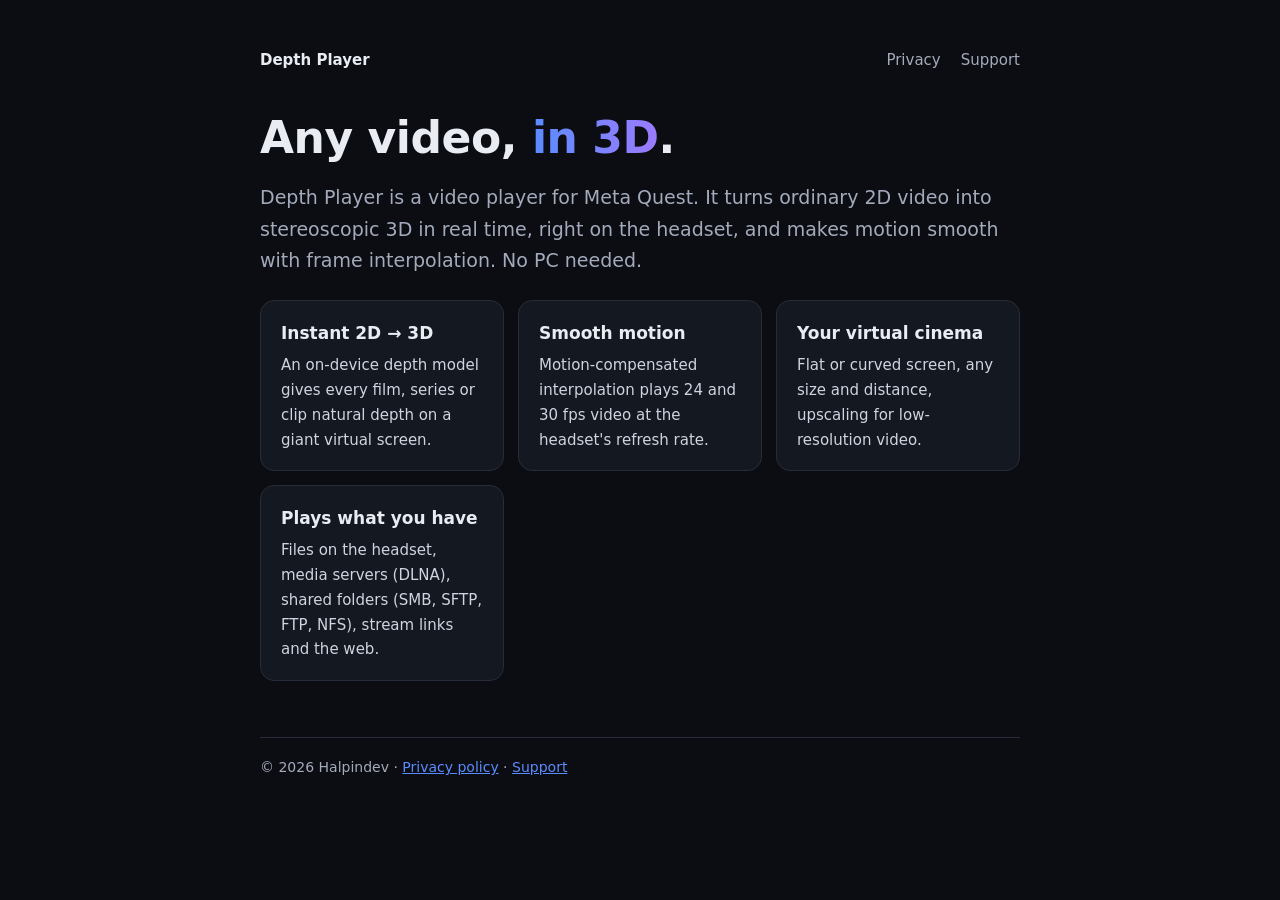
==== index.html @ 218a7f79 "Depth Player site: product page, privacy policy, support Co-Authored-By: Claude Opus 5.5 <noreply@an" ====
<!doctype html><html lang="en"><head><meta charset="utf-8"><meta name="viewport" content="width=device-width,initial-scale=1"><title>Depth Player</title><link rel="stylesheet" href="style.css"></head><body><main>
<nav><a class="brand" href="./">Depth Player</a><a href="privacy.html">Privacy</a><a href="support.html">Support</a></nav>
<h1>Any video, <span class="badge">in 3D</span>.</h1>
<p class="lede">Depth Player is a video player for Meta Quest. It turns ordinary 2D video into stereoscopic 3D in real time, right on the headset, and makes motion smooth with frame interpolation. No PC needed.</p>
<div class="grid">
<div class="card"><h3>Instant 2D → 3D</h3><p>An on-device depth model gives every film, series or clip natural depth on a giant virtual screen.</p></div>
<div class="card"><h3>Smooth motion</h3><p>Motion-compensated interpolation plays 24 and 30 fps video at the headset's refresh rate.</p></div>
<div class="card"><h3>Your virtual cinema</h3><p>Flat or curved screen, any size and distance, upscaling for low-resolution video.</p></div>
<div class="card"><h3>Plays what you have</h3><p>Files on the headset, media servers (DLNA), shared folders (SMB, SFTP, FTP, NFS), stream links and the web.</p></div>
</div>
<footer>© 2026 Halpindev · <a href="privacy.html">Privacy policy</a> · <a href="support.html">Support</a></footer>
</main></body></html>
---- style.css ----
:root{--bg:#0b0d12;--surface:#141821;--line:#262c3a;--fg:#e9ecf3;--muted:#a3aabb;--accent:#5b8cff;--accent2:#9b7bff}
*{box-sizing:border-box}
body{margin:0;background:var(--bg);color:var(--fg);font:16px/1.65 "Inter",system-ui,-apple-system,"Segoe UI",sans-serif;padding:48px max(20px,env(safe-area-inset-left)) 64px}
main{max-width:760px;margin:0 auto}
a{color:var(--accent)}
nav{display:flex;gap:20px;flex-wrap:wrap;margin-bottom:40px;font-size:15px}
nav a{color:var(--muted);text-decoration:none}nav a:hover{color:var(--fg)}
nav .brand{color:var(--fg);font-weight:700;margin-right:auto}
h1{font-size:clamp(30px,5vw,44px);line-height:1.15;margin:0 0 12px;letter-spacing:-.01em}
h2{font-size:22px;margin:40px 0 10px}
h3{font-size:17px;margin:24px 0 6px}
p,li{color:#cfd4e0}
.lede{font-size:19px;color:var(--muted)}
.grid{display:grid;grid-template-columns:repeat(auto-fit,minmax(220px,1fr));gap:14px;margin-top:24px}
.card{background:var(--surface);border:1px solid var(--line);border-radius:14px;padding:18px 20px}
.card h3{margin-top:0}
.card p{margin:0;font-size:15px}
footer{margin-top:56px;padding-top:18px;border-top:1px solid var(--line);color:var(--muted);font-size:14px}
.badge{display:inline-block;background:linear-gradient(90deg,var(--accent),var(--accent2));-webkit-background-clip:text;color:transparent;font-weight:700}
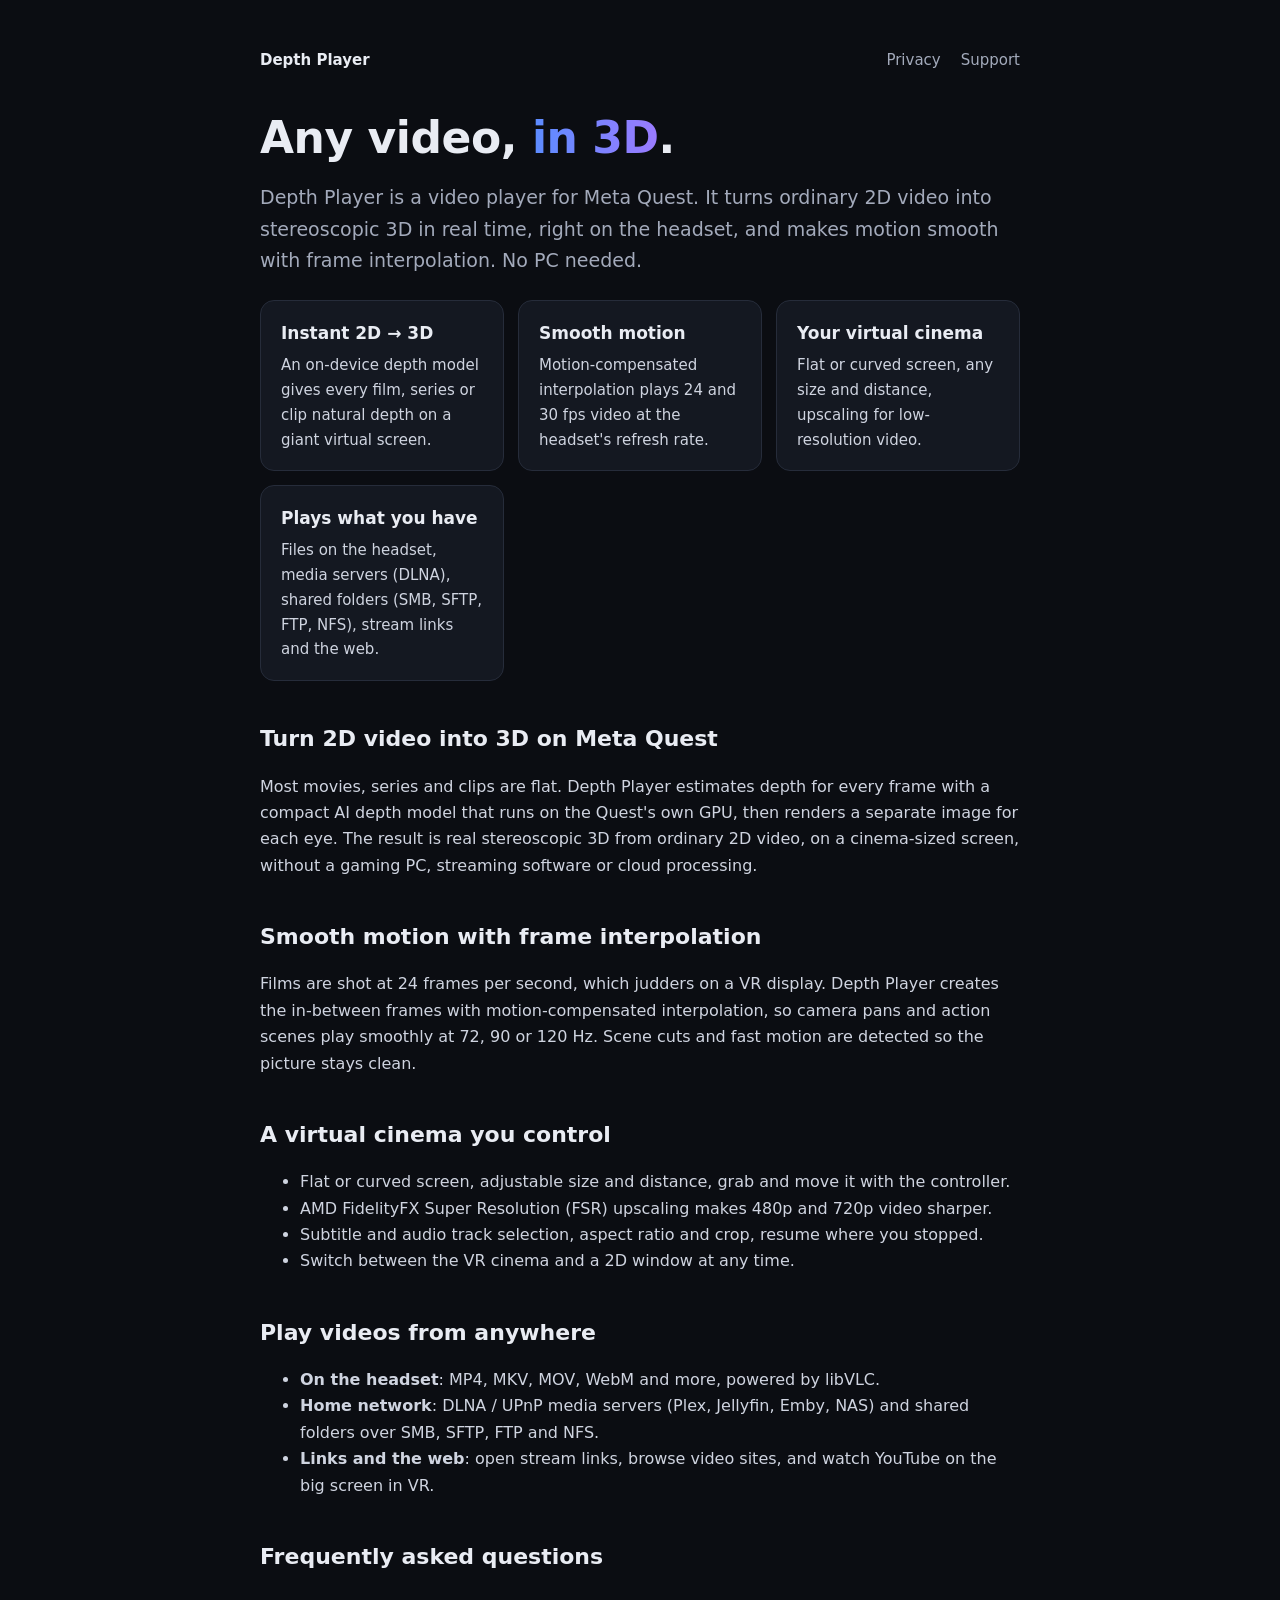
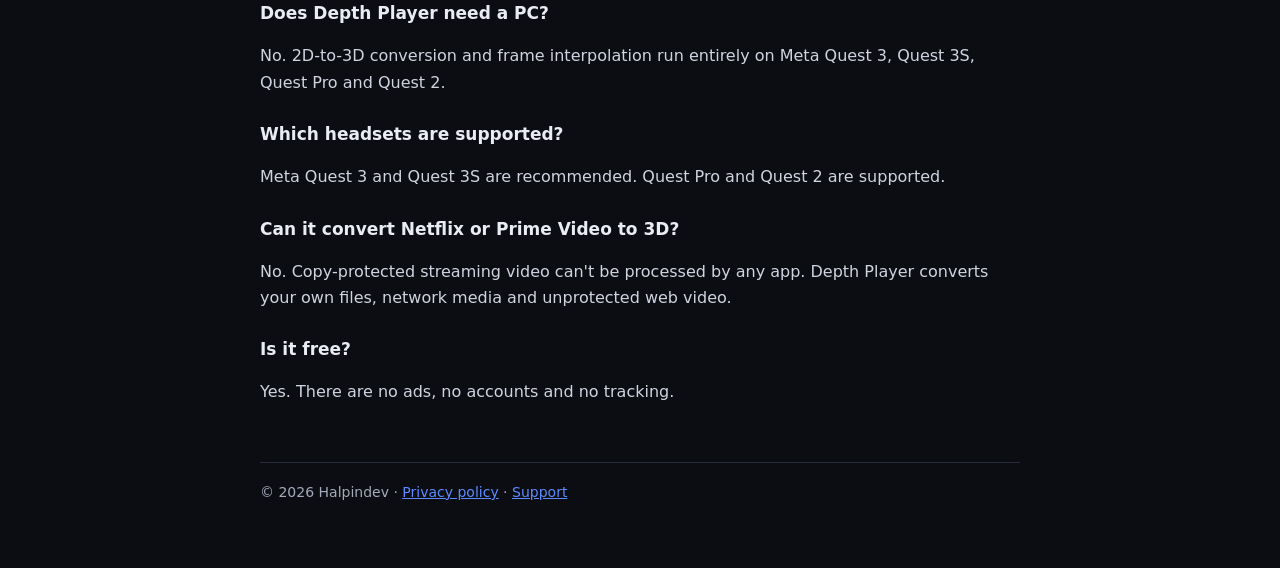
==== commit 929c6642: "SEO: meta descriptions, Open Graph, JSON-LD app data, feature and FAQ content, sitemap, robots.txt, " ====
--- a/index.html
+++ b/index.html
@@ -1,4 +1,19 @@
-<!doctype html><html lang="en"><head><meta charset="utf-8"><meta name="viewport" content="width=device-width,initial-scale=1"><title>Depth Player</title><link rel="stylesheet" href="style.css"></head><body><main>
+<!doctype html><html lang="en"><head><meta charset="utf-8"><meta name="viewport" content="width=device-width,initial-scale=1">
+<title>Depth Player – 2D to 3D Video Player for Meta Quest</title>
+<meta name="description" content="Watch any video in 3D on Meta Quest 3. Depth Player converts 2D movies to stereoscopic 3D in real time on the headset, adds smooth 60–120 fps motion, and plays files, DLNA, SMB and web video. No PC needed.">
+<link rel="canonical" href="https://alehano.github.io/depthplayer/">
+<meta property="og:type" content="website"><meta property="og:site_name" content="Depth Player">
+<meta property="og:title" content="Depth Player – 2D to 3D Video Player for Meta Quest"><meta property="og:description" content="Watch any video in 3D on Meta Quest 3. Depth Player converts 2D movies to stereoscopic 3D in real time on the headset, adds smooth 60–120 fps motion, and plays files, DLNA, SMB and web video. No PC needed.">
+<meta property="og:url" content="https://alehano.github.io/depthplayer/">
+<meta name="twitter:card" content="summary"><meta name="theme-color" content="#0b0d12">
+<link rel="stylesheet" href="style.css"><script type="application/ld+json">
+{"@context":"https://schema.org","@type":"SoftwareApplication","name":"Depth Player",
+"applicationCategory":"MultimediaApplication","operatingSystem":"Meta Horizon OS (Meta Quest 3, Quest 3S, Quest Pro, Quest 2)",
+"offers":{"@type":"Offer","price":"0","priceCurrency":"USD"},
+"description":"A video player for Meta Quest that converts 2D video to stereoscopic 3D in real time on the headset, with motion smoothing (frame interpolation), a virtual cinema screen, upscaling and network playback.",
+"url":"https://alehano.github.io/depthplayer/","publisher":{"@type":"Organization","name":"Halpindev"},
+"featureList":["Real-time 2D to 3D conversion on device","Frame interpolation to 72, 90 or 120 fps","Flat or curved virtual cinema screen","FSR upscaling for low-resolution video","DLNA, SMB, SFTP, FTP and NFS network playback","Web video and YouTube in VR","Subtitles and audio track selection","Resume playback"]}
+</script></head><body><main>
 <nav><a class="brand" href="./">Depth Player</a><a href="privacy.html">Privacy</a><a href="support.html">Support</a></nav>
 <h1>Any video, <span class="badge">in 3D</span>.</h1>
 <p class="lede">Depth Player is a video player for Meta Quest. It turns ordinary 2D video into stereoscopic 3D in real time, right on the headset, and makes motion smooth with frame interpolation. No PC needed.</p>
@@ -8,5 +23,32 @@
 <div class="card"><h3>Your virtual cinema</h3><p>Flat or curved screen, any size and distance, upscaling for low-resolution video.</p></div>
 <div class="card"><h3>Plays what you have</h3><p>Files on the headset, media servers (DLNA), shared folders (SMB, SFTP, FTP, NFS), stream links and the web.</p></div>
 </div>
+
+<h2>Turn 2D video into 3D on Meta Quest</h2>
+<p>Most movies, series and clips are flat. Depth Player estimates depth for every frame with a compact AI depth model that runs on the Quest's own GPU, then renders a separate image for each eye. The result is real stereoscopic 3D from ordinary 2D video, on a cinema-sized screen, without a gaming PC, streaming software or cloud processing.</p>
+<h2>Smooth motion with frame interpolation</h2>
+<p>Films are shot at 24 frames per second, which judders on a VR display. Depth Player creates the in-between frames with motion-compensated interpolation, so camera pans and action scenes play smoothly at 72, 90 or 120 Hz. Scene cuts and fast motion are detected so the picture stays clean.</p>
+<h2>A virtual cinema you control</h2>
+<ul>
+<li>Flat or curved screen, adjustable size and distance, grab and move it with the controller.</li>
+<li>AMD FidelityFX Super Resolution (FSR) upscaling makes 480p and 720p video sharper.</li>
+<li>Subtitle and audio track selection, aspect ratio and crop, resume where you stopped.</li>
+<li>Switch between the VR cinema and a 2D window at any time.</li>
+</ul>
+<h2>Play videos from anywhere</h2>
+<ul>
+<li><b>On the headset</b>: MP4, MKV, MOV, WebM and more, powered by libVLC.</li>
+<li><b>Home network</b>: DLNA / UPnP media servers (Plex, Jellyfin, Emby, NAS) and shared folders over SMB, SFTP, FTP and NFS.</li>
+<li><b>Links and the web</b>: open stream links, browse video sites, and watch YouTube on the big screen in VR.</li>
+</ul>
+<h2>Frequently asked questions</h2>
+<h3>Does Depth Player need a PC?</h3>
+<p>No. 2D-to-3D conversion and frame interpolation run entirely on Meta Quest 3, Quest 3S, Quest Pro and Quest 2.</p>
+<h3>Which headsets are supported?</h3>
+<p>Meta Quest 3 and Quest 3S are recommended. Quest Pro and Quest 2 are supported.</p>
+<h3>Can it convert Netflix or Prime Video to 3D?</h3>
+<p>No. Copy-protected streaming video can't be processed by any app. Depth Player converts your own files, network media and unprotected web video.</p>
+<h3>Is it free?</h3>
+<p>Yes. There are no ads, no accounts and no tracking.</p>
 <footer>© 2026 Halpindev · <a href="privacy.html">Privacy policy</a> · <a href="support.html">Support</a></footer>
 </main></body></html>
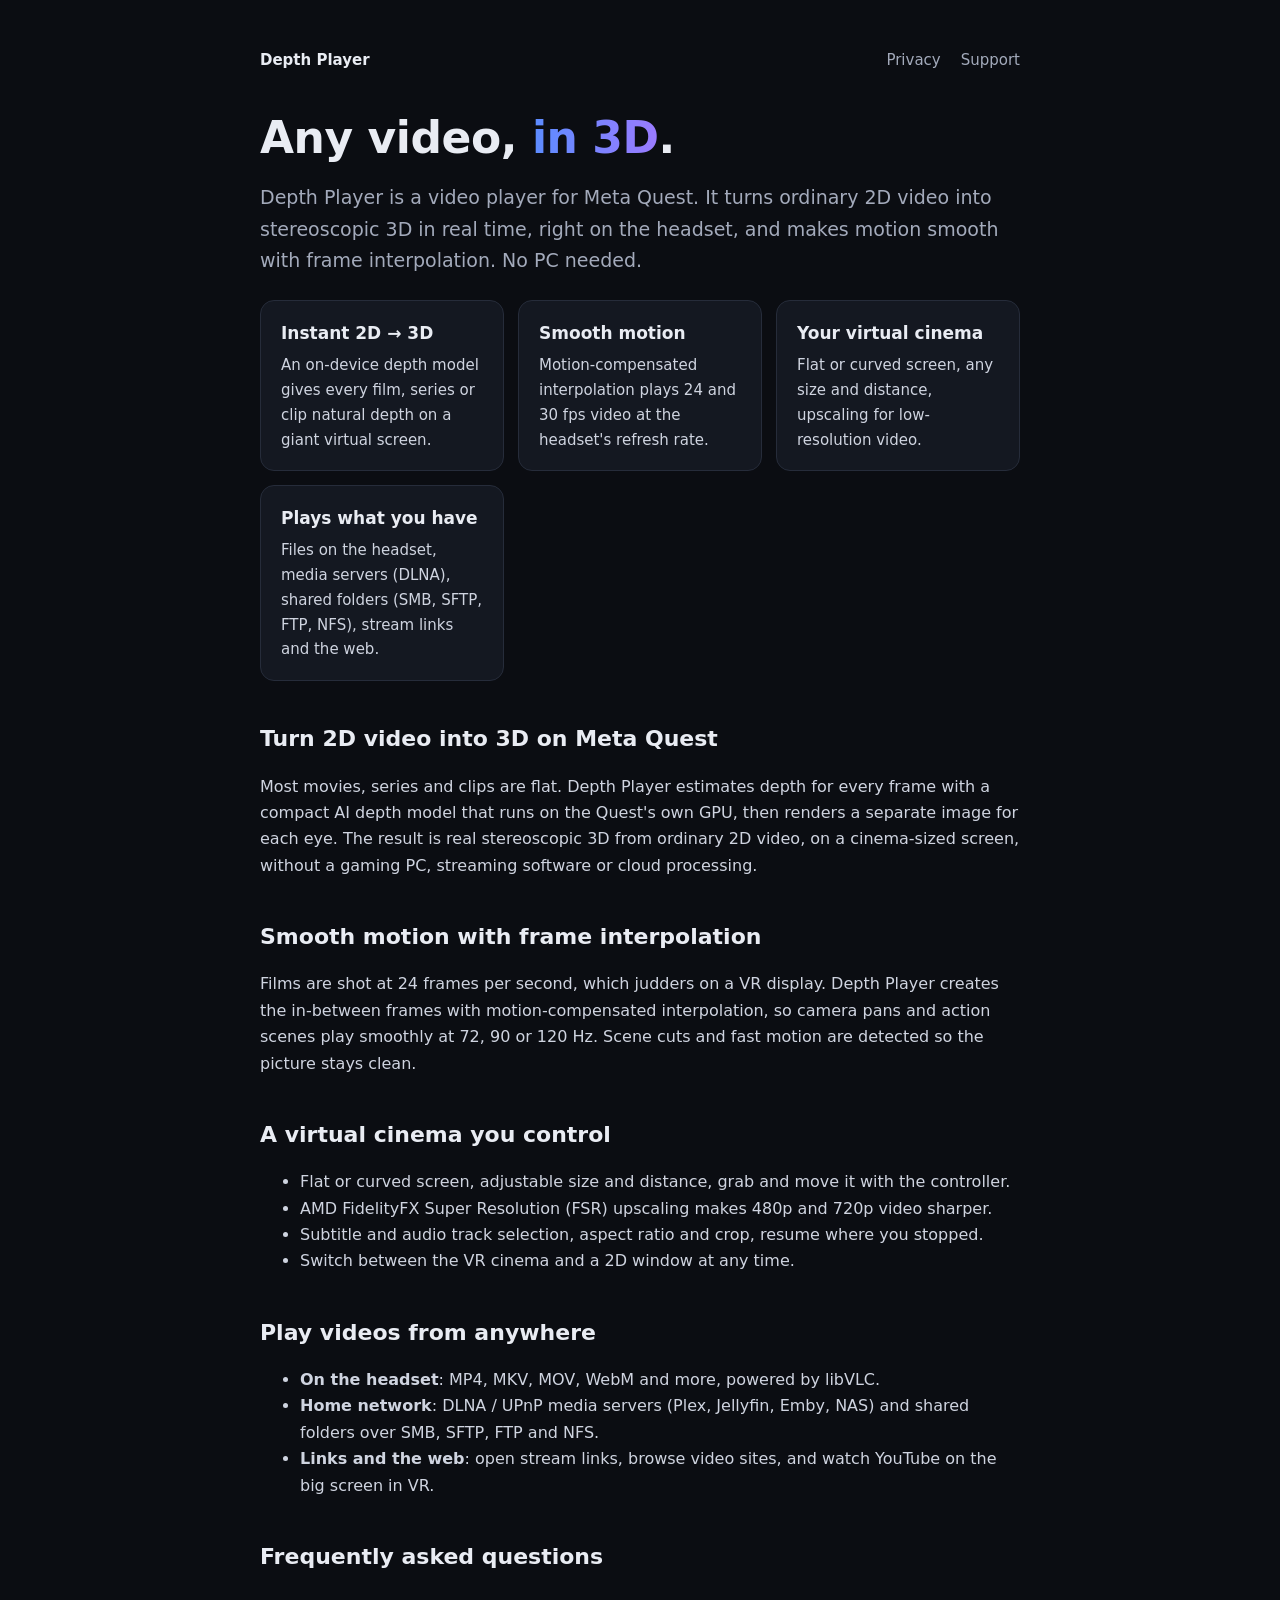
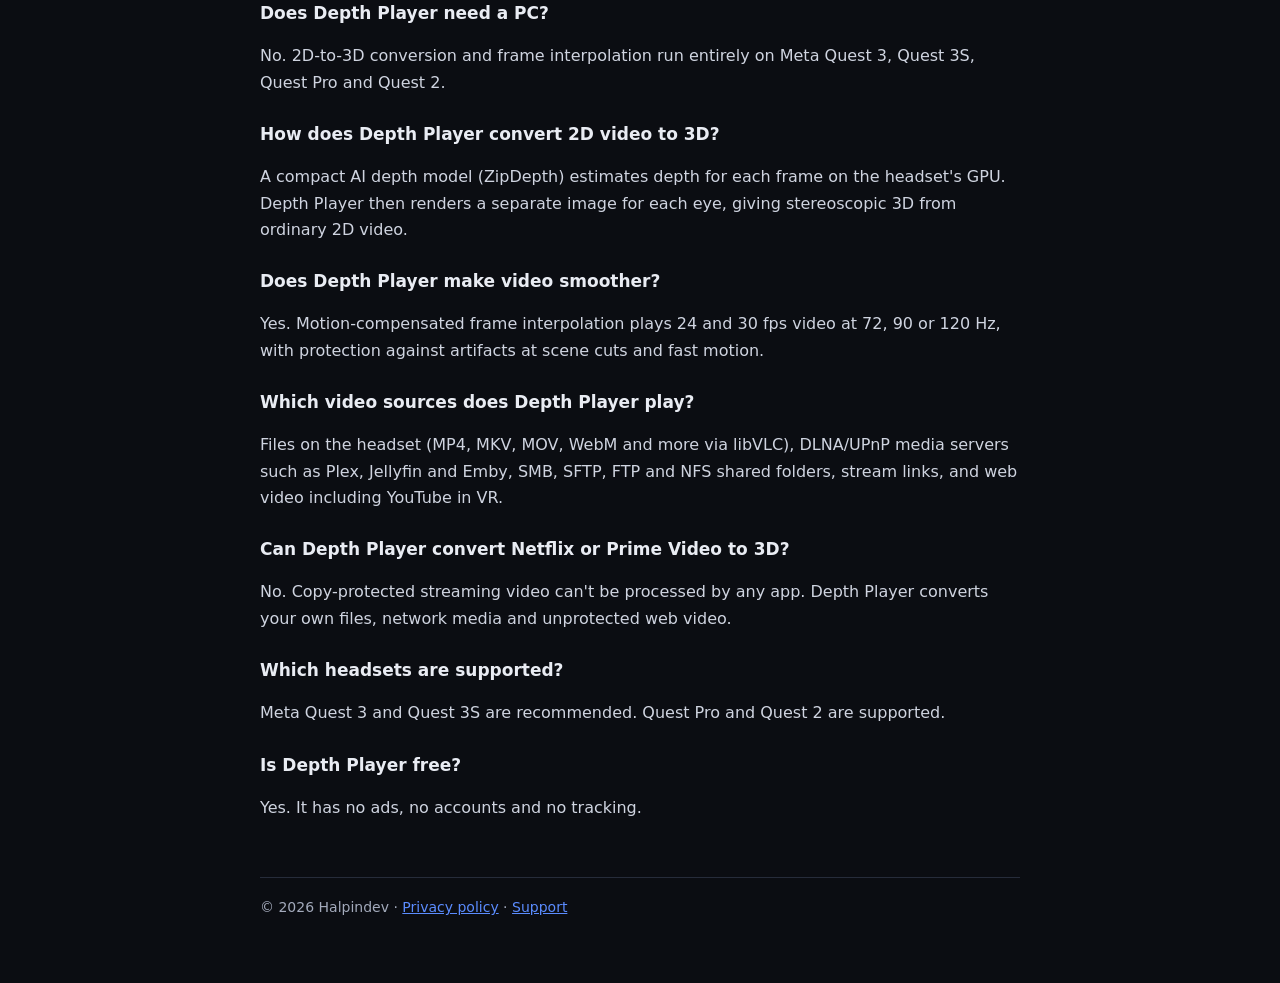
==== commit df7e1200: "LLM/SEO: llms.txt, FAQPage structured data, expanded FAQ Co-Authored-By: Claude Opus 5.5 <noreply@an" ====
--- a/index.html
+++ b/index.html
@@ -13,7 +13,9 @@
 "description":"A video player for Meta Quest that converts 2D video to stereoscopic 3D in real time on the headset, with motion smoothing (frame interpolation), a virtual cinema screen, upscaling and network playback.",
 "url":"https://alehano.github.io/depthplayer/","publisher":{"@type":"Organization","name":"Halpindev"},
 "featureList":["Real-time 2D to 3D conversion on device","Frame interpolation to 72, 90 or 120 fps","Flat or curved virtual cinema screen","FSR upscaling for low-resolution video","DLNA, SMB, SFTP, FTP and NFS network playback","Web video and YouTube in VR","Subtitles and audio track selection","Resume playback"]}
-</script></head><body><main>
+</script><script type="application/ld+json">{"@context": "https://schema.org", "@type": "FAQPage", "mainEntity": [{"@type": "Question", "name": "Does Depth Player need a PC?", "acceptedAnswer": {"@type": "Answer", "text": "No. 2D-to-3D conversion and frame interpolation run entirely on Meta Quest 3, Quest 3S, Quest Pro and Quest 2."}}, {"@type": "Question", "name": "How does Depth Player convert 2D video to 3D?", "acceptedAnswer": {"@type": "Answer", "text": "A compact AI depth model (ZipDepth) estimates depth for each frame on the headset's GPU. Depth Player then renders a separate image for each eye, giving stereoscopic 3D from ordinary 2D video."}}, {"@type": "Question", "name": "Does Depth Player make video smoother?", "acceptedAnswer": {"@type": "Answer", "text": "Yes. Motion-compensated frame interpolation plays 24 and 30 fps video at 72, 90 or 120 Hz, with protection against artifacts at scene cuts and fast motion."}}, {"@type": "Question", "name": "Which video sources does Depth Player play?", "acceptedAnswer": {"@type": "Answer", "text": "Files on the headset (MP4, MKV, MOV, WebM and more via libVLC), DLNA/UPnP media servers such as Plex, Jellyfin and Emby, SMB, SFTP, FTP and NFS shared folders, stream links, and web video including YouTube in VR."}}, {"@type": "Question", "name": "Can Depth Player convert Netflix or Prime Video to 3D?", "acceptedAnswer": {"@type": "Answer", "text": "No. Copy-protected streaming video can't be processed by any app. Depth Player converts your own files, network media and unprotected web video."}}, {"@type": "Question", "name": "Which headsets are supported?", "acceptedAnswer": {"@type": "Answer", "text": "Meta Quest 3 and Quest 3S are recommended. Quest Pro and Quest 2 are supported."}}, {"@type": "Question", "name": "Is Depth Player free?", "acceptedAnswer": {"@type": "Answer", "text": "Yes. It has no ads, no accounts and no tracking."}}]}</script>
+<link rel="alternate" type="text/plain" href="llms.txt" title="LLM summary">
+</head><body><main>
 <nav><a class="brand" href="./">Depth Player</a><a href="privacy.html">Privacy</a><a href="support.html">Support</a></nav>
 <h1>Any video, <span class="badge">in 3D</span>.</h1>
 <p class="lede">Depth Player is a video player for Meta Quest. It turns ordinary 2D video into stereoscopic 3D in real time, right on the headset, and makes motion smooth with frame interpolation. No PC needed.</p>
@@ -44,11 +46,17 @@
 <h2>Frequently asked questions</h2>
 <h3>Does Depth Player need a PC?</h3>
 <p>No. 2D-to-3D conversion and frame interpolation run entirely on Meta Quest 3, Quest 3S, Quest Pro and Quest 2.</p>
+<h3>How does Depth Player convert 2D video to 3D?</h3>
+<p>A compact AI depth model (ZipDepth) estimates depth for each frame on the headset's GPU. Depth Player then renders a separate image for each eye, giving stereoscopic 3D from ordinary 2D video.</p>
+<h3>Does Depth Player make video smoother?</h3>
+<p>Yes. Motion-compensated frame interpolation plays 24 and 30 fps video at 72, 90 or 120 Hz, with protection against artifacts at scene cuts and fast motion.</p>
+<h3>Which video sources does Depth Player play?</h3>
+<p>Files on the headset (MP4, MKV, MOV, WebM and more via libVLC), DLNA/UPnP media servers such as Plex, Jellyfin and Emby, SMB, SFTP, FTP and NFS shared folders, stream links, and web video including YouTube in VR.</p>
+<h3>Can Depth Player convert Netflix or Prime Video to 3D?</h3>
+<p>No. Copy-protected streaming video can't be processed by any app. Depth Player converts your own files, network media and unprotected web video.</p>
 <h3>Which headsets are supported?</h3>
 <p>Meta Quest 3 and Quest 3S are recommended. Quest Pro and Quest 2 are supported.</p>
-<h3>Can it convert Netflix or Prime Video to 3D?</h3>
-<p>No. Copy-protected streaming video can't be processed by any app. Depth Player converts your own files, network media and unprotected web video.</p>
-<h3>Is it free?</h3>
-<p>Yes. There are no ads, no accounts and no tracking.</p>
+<h3>Is Depth Player free?</h3>
+<p>Yes. It has no ads, no accounts and no tracking.</p>
 <footer>© 2026 Halpindev · <a href="privacy.html">Privacy policy</a> · <a href="support.html">Support</a></footer>
 </main></body></html>
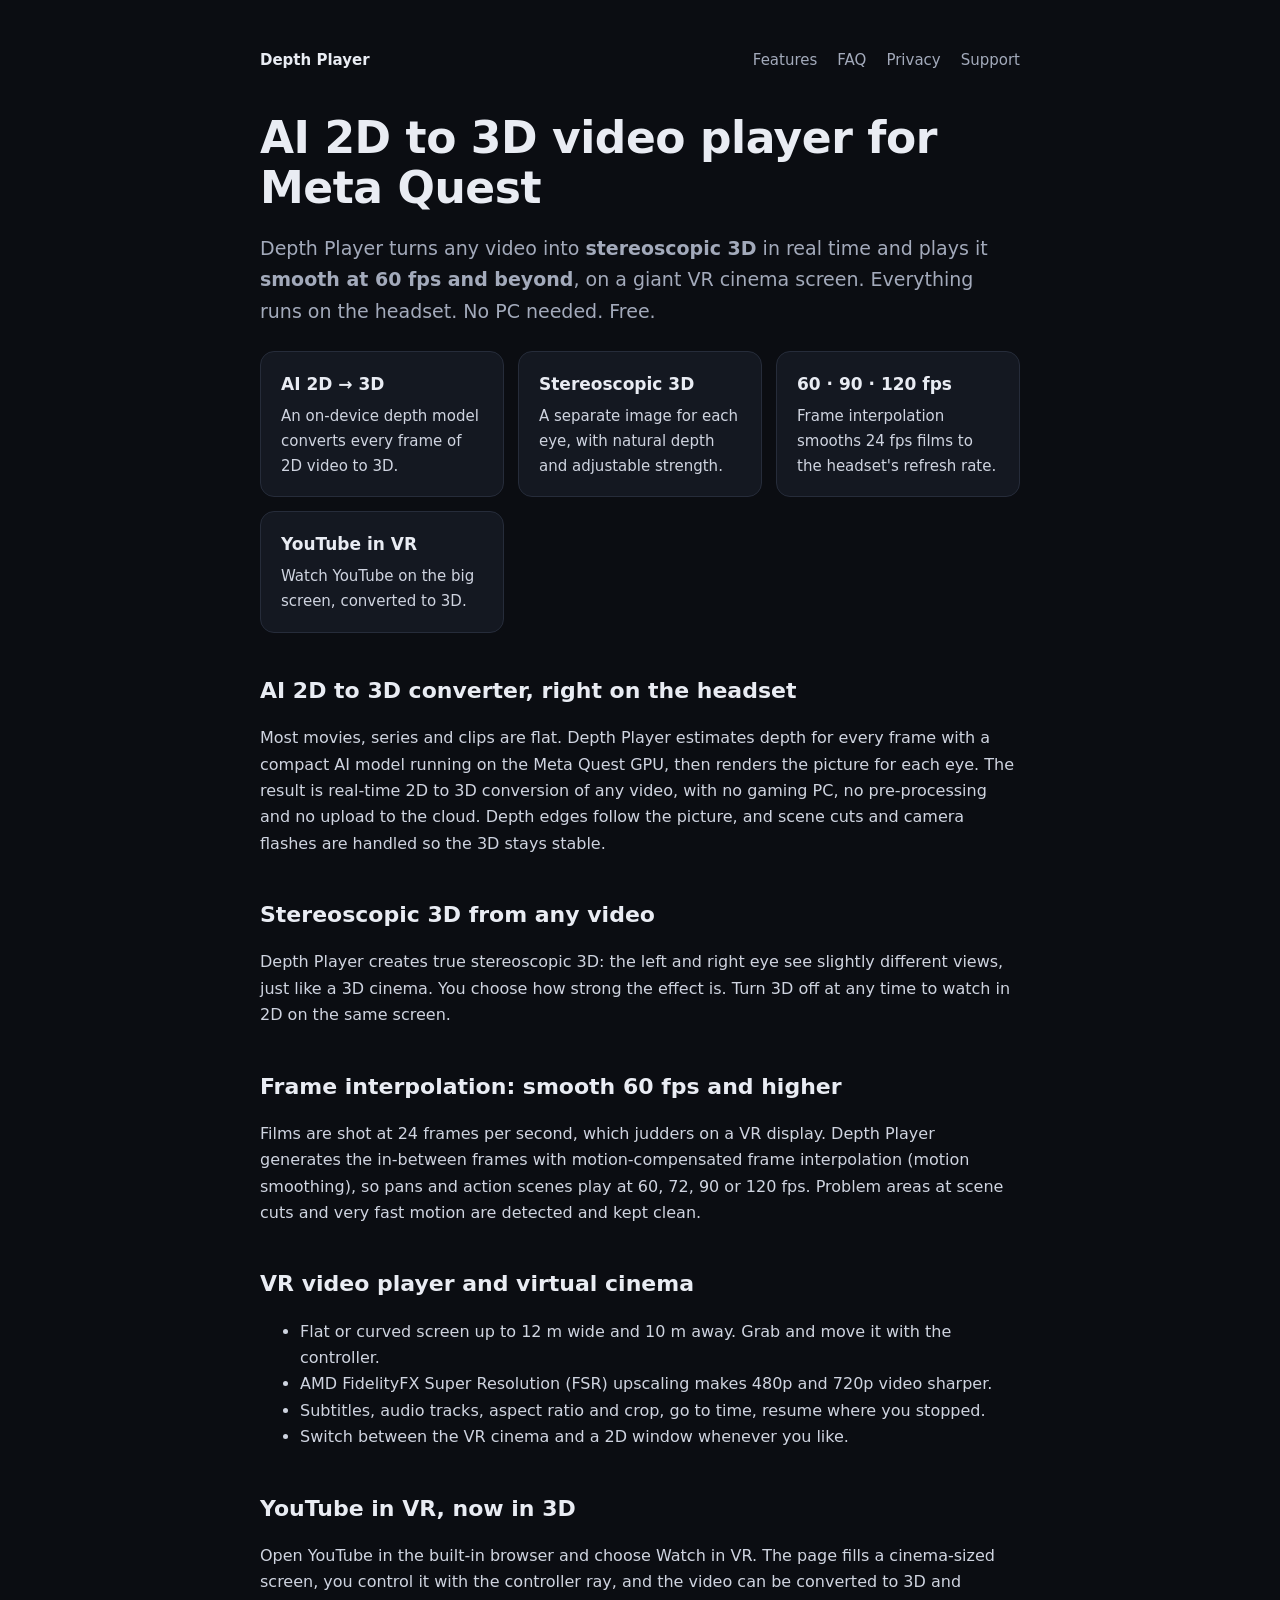
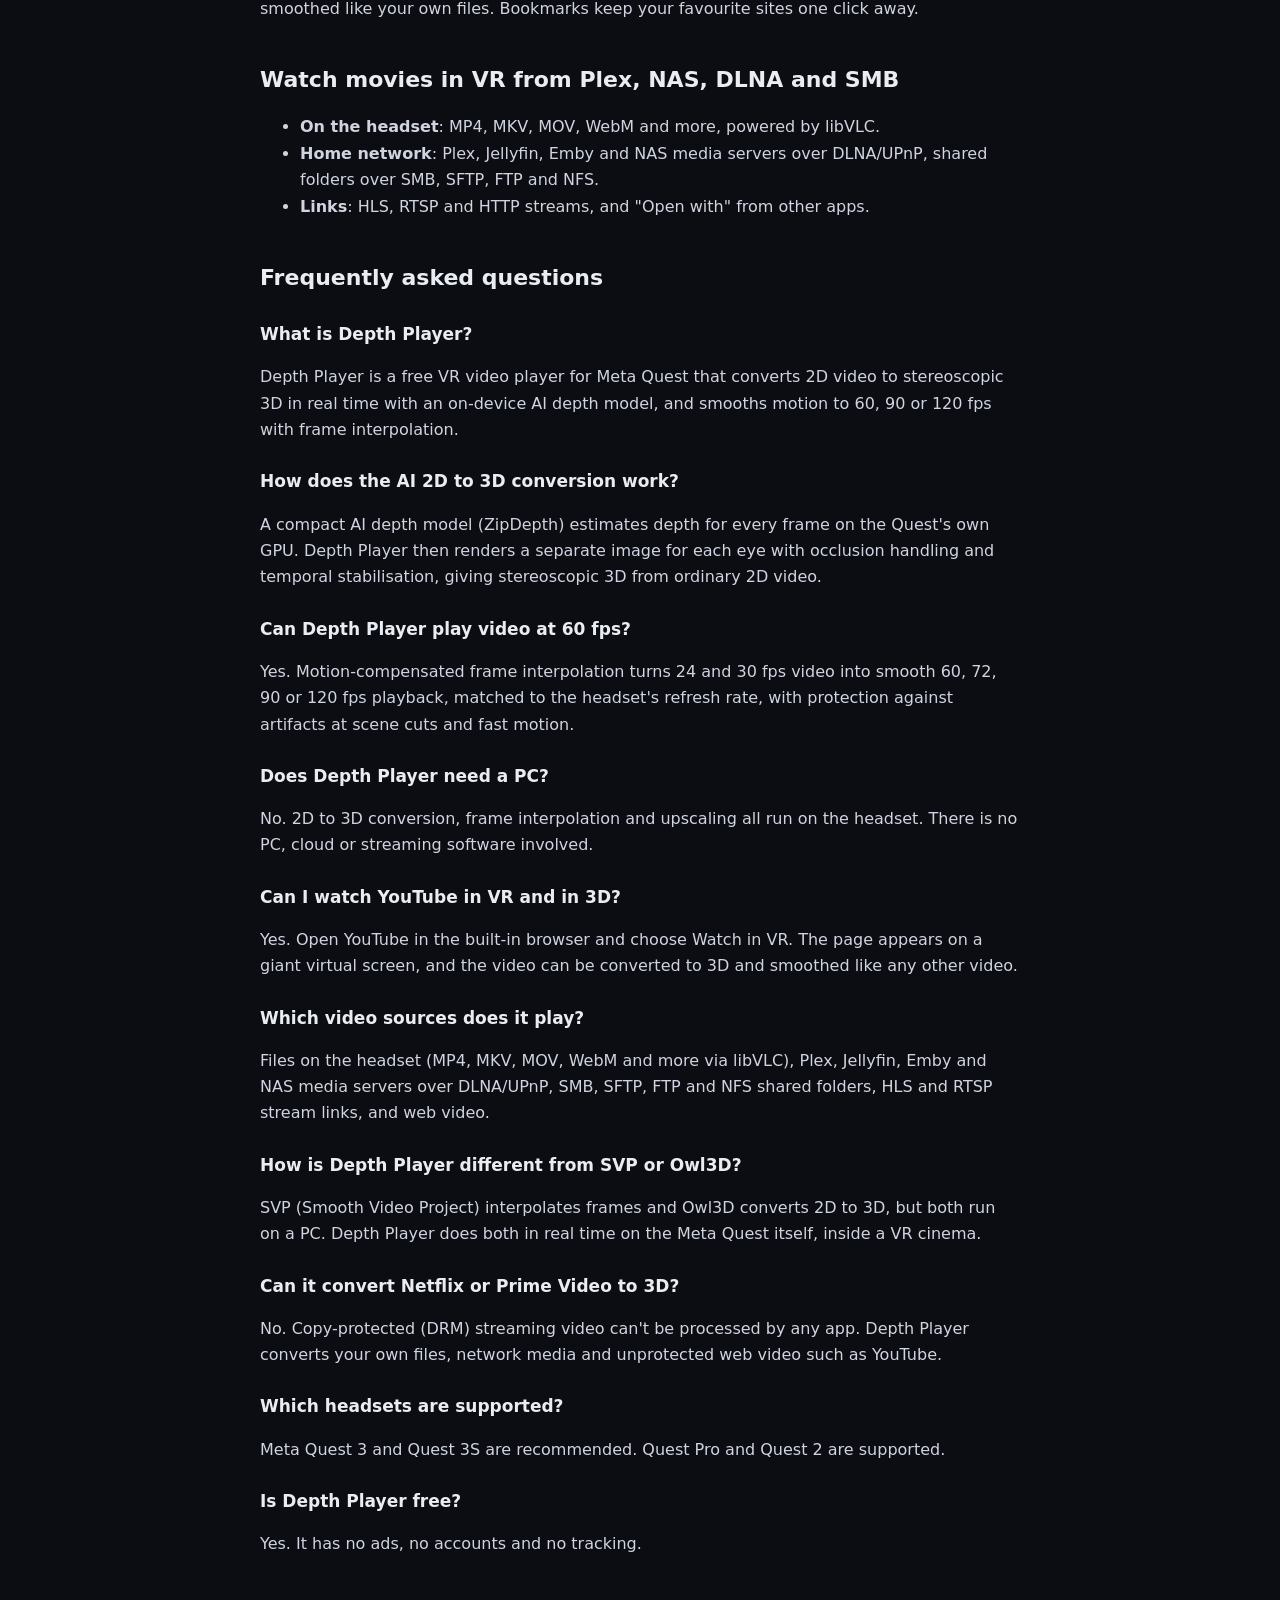
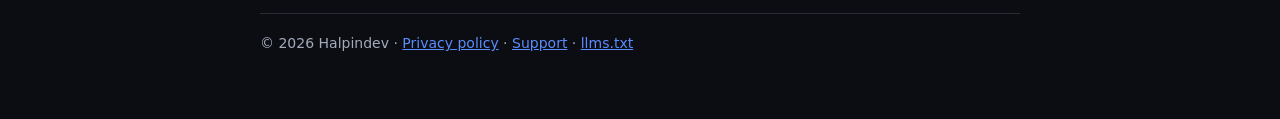
==== commit 87a675b7: "SEO: home page rewritten around researched keywords (2D to 3D, stereoscopic 3D, 60 fps / frame inter" ====
--- a/index.html
+++ b/index.html
@@ -1,62 +1,72 @@
 <!doctype html><html lang="en"><head><meta charset="utf-8"><meta name="viewport" content="width=device-width,initial-scale=1">
-<title>Depth Player – 2D to 3D Video Player for Meta Quest</title>
-<meta name="description" content="Watch any video in 3D on Meta Quest 3. Depth Player converts 2D movies to stereoscopic 3D in real time on the headset, adds smooth 60–120 fps motion, and plays files, DLNA, SMB and web video. No PC needed.">
+<title>Depth Player – AI 2D to 3D VR Video Player for Meta Quest (60 fps)</title>
+<meta name="description" content="Free AI 2D to 3D converter and VR video player for Meta Quest 3. Turns any video into stereoscopic 3D in real time, smooths it to 60, 90 or 120 fps with frame interpolation, and plays YouTube in VR, files, Plex, DLNA and SMB. No PC needed.">
 <link rel="canonical" href="https://alehano.github.io/depthplayer/">
 <meta property="og:type" content="website"><meta property="og:site_name" content="Depth Player">
-<meta property="og:title" content="Depth Player – 2D to 3D Video Player for Meta Quest"><meta property="og:description" content="Watch any video in 3D on Meta Quest 3. Depth Player converts 2D movies to stereoscopic 3D in real time on the headset, adds smooth 60–120 fps motion, and plays files, DLNA, SMB and web video. No PC needed.">
-<meta property="og:url" content="https://alehano.github.io/depthplayer/">
+<meta property="og:title" content="Depth Player – AI 2D to 3D VR Video Player for Meta Quest (60 fps)"><meta property="og:description" content="Free AI 2D to 3D converter and VR video player for Meta Quest 3. Turns any video into stereoscopic 3D in real time, smooths it to 60, 90 or 120 fps with frame interpolation, and plays YouTube in VR, files, Plex, DLNA and SMB. No PC needed."><meta property="og:url" content="https://alehano.github.io/depthplayer/">
 <meta name="twitter:card" content="summary"><meta name="theme-color" content="#0b0d12">
-<link rel="stylesheet" href="style.css"><script type="application/ld+json">
-{"@context":"https://schema.org","@type":"SoftwareApplication","name":"Depth Player",
-"applicationCategory":"MultimediaApplication","operatingSystem":"Meta Horizon OS (Meta Quest 3, Quest 3S, Quest Pro, Quest 2)",
-"offers":{"@type":"Offer","price":"0","priceCurrency":"USD"},
-"description":"A video player for Meta Quest that converts 2D video to stereoscopic 3D in real time on the headset, with motion smoothing (frame interpolation), a virtual cinema screen, upscaling and network playback.",
-"url":"https://alehano.github.io/depthplayer/","publisher":{"@type":"Organization","name":"Halpindev"},
-"featureList":["Real-time 2D to 3D conversion on device","Frame interpolation to 72, 90 or 120 fps","Flat or curved virtual cinema screen","FSR upscaling for low-resolution video","DLNA, SMB, SFTP, FTP and NFS network playback","Web video and YouTube in VR","Subtitles and audio track selection","Resume playback"]}
-</script><script type="application/ld+json">{"@context": "https://schema.org", "@type": "FAQPage", "mainEntity": [{"@type": "Question", "name": "Does Depth Player need a PC?", "acceptedAnswer": {"@type": "Answer", "text": "No. 2D-to-3D conversion and frame interpolation run entirely on Meta Quest 3, Quest 3S, Quest Pro and Quest 2."}}, {"@type": "Question", "name": "How does Depth Player convert 2D video to 3D?", "acceptedAnswer": {"@type": "Answer", "text": "A compact AI depth model (ZipDepth) estimates depth for each frame on the headset's GPU. Depth Player then renders a separate image for each eye, giving stereoscopic 3D from ordinary 2D video."}}, {"@type": "Question", "name": "Does Depth Player make video smoother?", "acceptedAnswer": {"@type": "Answer", "text": "Yes. Motion-compensated frame interpolation plays 24 and 30 fps video at 72, 90 or 120 Hz, with protection against artifacts at scene cuts and fast motion."}}, {"@type": "Question", "name": "Which video sources does Depth Player play?", "acceptedAnswer": {"@type": "Answer", "text": "Files on the headset (MP4, MKV, MOV, WebM and more via libVLC), DLNA/UPnP media servers such as Plex, Jellyfin and Emby, SMB, SFTP, FTP and NFS shared folders, stream links, and web video including YouTube in VR."}}, {"@type": "Question", "name": "Can Depth Player convert Netflix or Prime Video to 3D?", "acceptedAnswer": {"@type": "Answer", "text": "No. Copy-protected streaming video can't be processed by any app. Depth Player converts your own files, network media and unprotected web video."}}, {"@type": "Question", "name": "Which headsets are supported?", "acceptedAnswer": {"@type": "Answer", "text": "Meta Quest 3 and Quest 3S are recommended. Quest Pro and Quest 2 are supported."}}, {"@type": "Question", "name": "Is Depth Player free?", "acceptedAnswer": {"@type": "Answer", "text": "Yes. It has no ads, no accounts and no tracking."}}]}</script>
+<link rel="stylesheet" href="style.css">
 <link rel="alternate" type="text/plain" href="llms.txt" title="LLM summary">
+<script type="application/ld+json">{"@context": "https://schema.org", "@type": "SoftwareApplication", "name": "Depth Player", "alternateName": "Depth Player for Meta Quest", "applicationCategory": "MultimediaApplication", "applicationSubCategory": "VR video player, 2D to 3D converter", "operatingSystem": "Meta Horizon OS (Meta Quest 3, Quest 3S, Quest Pro, Quest 2)", "offers": {"@type": "Offer", "price": "0", "priceCurrency": "USD"}, "isAccessibleForFree": true, "description": "Free AI 2D to 3D converter and VR video player for Meta Quest 3. Turns any video into stereoscopic 3D in real time, smooths it to 60, 90 or 120 fps with frame interpolation, and plays YouTube in VR, files, Plex, DLNA and SMB. No PC needed.", "url": "https://alehano.github.io/depthplayer/", "publisher": {"@type": "Organization", "name": "Halpindev"}, "keywords": "2D to 3D, AI 2D to 3D converter, stereoscopic 3D, VR video player, 60 fps, frame interpolation, motion smoothing, YouTube in VR, VR cinema, Meta Quest 3", "featureList": ["Real-time AI 2D to 3D conversion on the headset", "Stereoscopic 3D for any video", "Frame interpolation to 60, 72, 90 or 120 fps (motion smoothing)", "YouTube in VR with 3D", "Flat or curved virtual cinema screen", "FSR upscaling for low-resolution video", "Plex, Jellyfin, DLNA, SMB, SFTP, FTP, NFS playback", "Subtitles, audio tracks, resume playback"]}</script>
+<script type="application/ld+json">{"@context": "https://schema.org", "@type": "FAQPage", "mainEntity": [{"@type": "Question", "name": "What is Depth Player?", "acceptedAnswer": {"@type": "Answer", "text": "Depth Player is a free VR video player for Meta Quest that converts 2D video to stereoscopic 3D in real time with an on-device AI depth model, and smooths motion to 60, 90 or 120 fps with frame interpolation."}}, {"@type": "Question", "name": "How does the AI 2D to 3D conversion work?", "acceptedAnswer": {"@type": "Answer", "text": "A compact AI depth model (ZipDepth) estimates depth for every frame on the Quest's own GPU. Depth Player then renders a separate image for each eye with occlusion handling and temporal stabilisation, giving stereoscopic 3D from ordinary 2D video."}}, {"@type": "Question", "name": "Can Depth Player play video at 60 fps?", "acceptedAnswer": {"@type": "Answer", "text": "Yes. Motion-compensated frame interpolation turns 24 and 30 fps video into smooth 60, 72, 90 or 120 fps playback, matched to the headset's refresh rate, with protection against artifacts at scene cuts and fast motion."}}, {"@type": "Question", "name": "Does Depth Player need a PC?", "acceptedAnswer": {"@type": "Answer", "text": "No. 2D to 3D conversion, frame interpolation and upscaling all run on the headset. There is no PC, cloud or streaming software involved."}}, {"@type": "Question", "name": "Can I watch YouTube in VR and in 3D?", "acceptedAnswer": {"@type": "Answer", "text": "Yes. Open YouTube in the built-in browser and choose Watch in VR. The page appears on a giant virtual screen, and the video can be converted to 3D and smoothed like any other video."}}, {"@type": "Question", "name": "Which video sources does it play?", "acceptedAnswer": {"@type": "Answer", "text": "Files on the headset (MP4, MKV, MOV, WebM and more via libVLC), Plex, Jellyfin, Emby and NAS media servers over DLNA/UPnP, SMB, SFTP, FTP and NFS shared folders, HLS and RTSP stream links, and web video."}}, {"@type": "Question", "name": "How is Depth Player different from SVP or Owl3D?", "acceptedAnswer": {"@type": "Answer", "text": "SVP (Smooth Video Project) interpolates frames and Owl3D converts 2D to 3D, but both run on a PC. Depth Player does both in real time on the Meta Quest itself, inside a VR cinema."}}, {"@type": "Question", "name": "Can it convert Netflix or Prime Video to 3D?", "acceptedAnswer": {"@type": "Answer", "text": "No. Copy-protected (DRM) streaming video can't be processed by any app. Depth Player converts your own files, network media and unprotected web video such as YouTube."}}, {"@type": "Question", "name": "Which headsets are supported?", "acceptedAnswer": {"@type": "Answer", "text": "Meta Quest 3 and Quest 3S are recommended. Quest Pro and Quest 2 are supported."}}, {"@type": "Question", "name": "Is Depth Player free?", "acceptedAnswer": {"@type": "Answer", "text": "Yes. It has no ads, no accounts and no tracking."}}]}</script>
 </head><body><main>
-<nav><a class="brand" href="./">Depth Player</a><a href="privacy.html">Privacy</a><a href="support.html">Support</a></nav>
-<h1>Any video, <span class="badge">in 3D</span>.</h1>
-<p class="lede">Depth Player is a video player for Meta Quest. It turns ordinary 2D video into stereoscopic 3D in real time, right on the headset, and makes motion smooth with frame interpolation. No PC needed.</p>
-<div class="grid">
-<div class="card"><h3>Instant 2D → 3D</h3><p>An on-device depth model gives every film, series or clip natural depth on a giant virtual screen.</p></div>
-<div class="card"><h3>Smooth motion</h3><p>Motion-compensated interpolation plays 24 and 30 fps video at the headset's refresh rate.</p></div>
-<div class="card"><h3>Your virtual cinema</h3><p>Flat or curved screen, any size and distance, upscaling for low-resolution video.</p></div>
-<div class="card"><h3>Plays what you have</h3><p>Files on the headset, media servers (DLNA), shared folders (SMB, SFTP, FTP, NFS), stream links and the web.</p></div>
+<nav><a class="brand" href="./">Depth Player</a><a href="#features">Features</a><a href="#faq">FAQ</a><a href="privacy.html">Privacy</a><a href="support.html">Support</a></nav>
+<h1>AI 2D to 3D video player for Meta Quest</h1>
+<p class="lede">Depth Player turns any video into <b>stereoscopic 3D</b> in real time and plays it <b>smooth at 60 fps and beyond</b>, on a giant VR cinema screen. Everything runs on the headset. No PC needed. Free.</p>
+<div class="grid" id="features">
+<div class="card"><h3>AI 2D → 3D</h3><p>An on-device depth model converts every frame of 2D video to 3D.</p></div>
+<div class="card"><h3>Stereoscopic 3D</h3><p>A separate image for each eye, with natural depth and adjustable strength.</p></div>
+<div class="card"><h3>60 · 90 · 120 fps</h3><p>Frame interpolation smooths 24 fps films to the headset's refresh rate.</p></div>
+<div class="card"><h3>YouTube in VR</h3><p>Watch YouTube on the big screen, converted to 3D.</p></div>
 </div>
 
-<h2>Turn 2D video into 3D on Meta Quest</h2>
-<p>Most movies, series and clips are flat. Depth Player estimates depth for every frame with a compact AI depth model that runs on the Quest's own GPU, then renders a separate image for each eye. The result is real stereoscopic 3D from ordinary 2D video, on a cinema-sized screen, without a gaming PC, streaming software or cloud processing.</p>
-<h2>Smooth motion with frame interpolation</h2>
-<p>Films are shot at 24 frames per second, which judders on a VR display. Depth Player creates the in-between frames with motion-compensated interpolation, so camera pans and action scenes play smoothly at 72, 90 or 120 Hz. Scene cuts and fast motion are detected so the picture stays clean.</p>
-<h2>A virtual cinema you control</h2>
+<h2>AI 2D to 3D converter, right on the headset</h2>
+<p>Most movies, series and clips are flat. Depth Player estimates depth for every frame with a compact AI model running on the Meta Quest GPU, then renders the picture for each eye. The result is real-time 2D to 3D conversion of any video, with no gaming PC, no pre-processing and no upload to the cloud. Depth edges follow the picture, and scene cuts and camera flashes are handled so the 3D stays stable.</p>
+
+<h2>Stereoscopic 3D from any video</h2>
+<p>Depth Player creates true stereoscopic 3D: the left and right eye see slightly different views, just like a 3D cinema. You choose how strong the effect is. Turn 3D off at any time to watch in 2D on the same screen.</p>
+
+<h2>Frame interpolation: smooth 60 fps and higher</h2>
+<p>Films are shot at 24 frames per second, which judders on a VR display. Depth Player generates the in-between frames with motion-compensated frame interpolation (motion smoothing), so pans and action scenes play at 60, 72, 90 or 120 fps. Problem areas at scene cuts and very fast motion are detected and kept clean.</p>
+
+<h2>VR video player and virtual cinema</h2>
 <ul>
-<li>Flat or curved screen, adjustable size and distance, grab and move it with the controller.</li>
+<li>Flat or curved screen up to 12 m wide and 10 m away. Grab and move it with the controller.</li>
 <li>AMD FidelityFX Super Resolution (FSR) upscaling makes 480p and 720p video sharper.</li>
-<li>Subtitle and audio track selection, aspect ratio and crop, resume where you stopped.</li>
-<li>Switch between the VR cinema and a 2D window at any time.</li>
+<li>Subtitles, audio tracks, aspect ratio and crop, go to time, resume where you stopped.</li>
+<li>Switch between the VR cinema and a 2D window whenever you like.</li>
 </ul>
-<h2>Play videos from anywhere</h2>
+
+<h2>YouTube in VR, now in 3D</h2>
+<p>Open YouTube in the built-in browser and choose Watch in VR. The page fills a cinema-sized screen, you control it with the controller ray, and the video can be converted to 3D and smoothed like your own files. Bookmarks keep your favourite sites one click away.</p>
+
+<h2>Watch movies in VR from Plex, NAS, DLNA and SMB</h2>
 <ul>
 <li><b>On the headset</b>: MP4, MKV, MOV, WebM and more, powered by libVLC.</li>
-<li><b>Home network</b>: DLNA / UPnP media servers (Plex, Jellyfin, Emby, NAS) and shared folders over SMB, SFTP, FTP and NFS.</li>
-<li><b>Links and the web</b>: open stream links, browse video sites, and watch YouTube on the big screen in VR.</li>
+<li><b>Home network</b>: Plex, Jellyfin, Emby and NAS media servers over DLNA/UPnP, shared folders over SMB, SFTP, FTP and NFS.</li>
+<li><b>Links</b>: HLS, RTSP and HTTP streams, and "Open with" from other apps.</li>
 </ul>
-<h2>Frequently asked questions</h2>
+
+<h2 id="faq">Frequently asked questions</h2>
+<h3>What is Depth Player?</h3>
+<p>Depth Player is a free VR video player for Meta Quest that converts 2D video to stereoscopic 3D in real time with an on-device AI depth model, and smooths motion to 60, 90 or 120 fps with frame interpolation.</p>
+<h3>How does the AI 2D to 3D conversion work?</h3>
+<p>A compact AI depth model (ZipDepth) estimates depth for every frame on the Quest's own GPU. Depth Player then renders a separate image for each eye with occlusion handling and temporal stabilisation, giving stereoscopic 3D from ordinary 2D video.</p>
+<h3>Can Depth Player play video at 60 fps?</h3>
+<p>Yes. Motion-compensated frame interpolation turns 24 and 30 fps video into smooth 60, 72, 90 or 120 fps playback, matched to the headset's refresh rate, with protection against artifacts at scene cuts and fast motion.</p>
 <h3>Does Depth Player need a PC?</h3>
-<p>No. 2D-to-3D conversion and frame interpolation run entirely on Meta Quest 3, Quest 3S, Quest Pro and Quest 2.</p>
-<h3>How does Depth Player convert 2D video to 3D?</h3>
-<p>A compact AI depth model (ZipDepth) estimates depth for each frame on the headset's GPU. Depth Player then renders a separate image for each eye, giving stereoscopic 3D from ordinary 2D video.</p>
-<h3>Does Depth Player make video smoother?</h3>
-<p>Yes. Motion-compensated frame interpolation plays 24 and 30 fps video at 72, 90 or 120 Hz, with protection against artifacts at scene cuts and fast motion.</p>
-<h3>Which video sources does Depth Player play?</h3>
-<p>Files on the headset (MP4, MKV, MOV, WebM and more via libVLC), DLNA/UPnP media servers such as Plex, Jellyfin and Emby, SMB, SFTP, FTP and NFS shared folders, stream links, and web video including YouTube in VR.</p>
-<h3>Can Depth Player convert Netflix or Prime Video to 3D?</h3>
-<p>No. Copy-protected streaming video can't be processed by any app. Depth Player converts your own files, network media and unprotected web video.</p>
+<p>No. 2D to 3D conversion, frame interpolation and upscaling all run on the headset. There is no PC, cloud or streaming software involved.</p>
+<h3>Can I watch YouTube in VR and in 3D?</h3>
+<p>Yes. Open YouTube in the built-in browser and choose Watch in VR. The page appears on a giant virtual screen, and the video can be converted to 3D and smoothed like any other video.</p>
+<h3>Which video sources does it play?</h3>
+<p>Files on the headset (MP4, MKV, MOV, WebM and more via libVLC), Plex, Jellyfin, Emby and NAS media servers over DLNA/UPnP, SMB, SFTP, FTP and NFS shared folders, HLS and RTSP stream links, and web video.</p>
+<h3>How is Depth Player different from SVP or Owl3D?</h3>
+<p>SVP (Smooth Video Project) interpolates frames and Owl3D converts 2D to 3D, but both run on a PC. Depth Player does both in real time on the Meta Quest itself, inside a VR cinema.</p>
+<h3>Can it convert Netflix or Prime Video to 3D?</h3>
+<p>No. Copy-protected (DRM) streaming video can't be processed by any app. Depth Player converts your own files, network media and unprotected web video such as YouTube.</p>
 <h3>Which headsets are supported?</h3>
 <p>Meta Quest 3 and Quest 3S are recommended. Quest Pro and Quest 2 are supported.</p>
 <h3>Is Depth Player free?</h3>
 <p>Yes. It has no ads, no accounts and no tracking.</p>
-<footer>© 2026 Halpindev · <a href="privacy.html">Privacy policy</a> · <a href="support.html">Support</a></footer>
+<footer>© 2026 Halpindev · <a href="privacy.html">Privacy policy</a> · <a href="support.html">Support</a> · <a href="llms.txt">llms.txt</a></footer>
 </main></body></html>
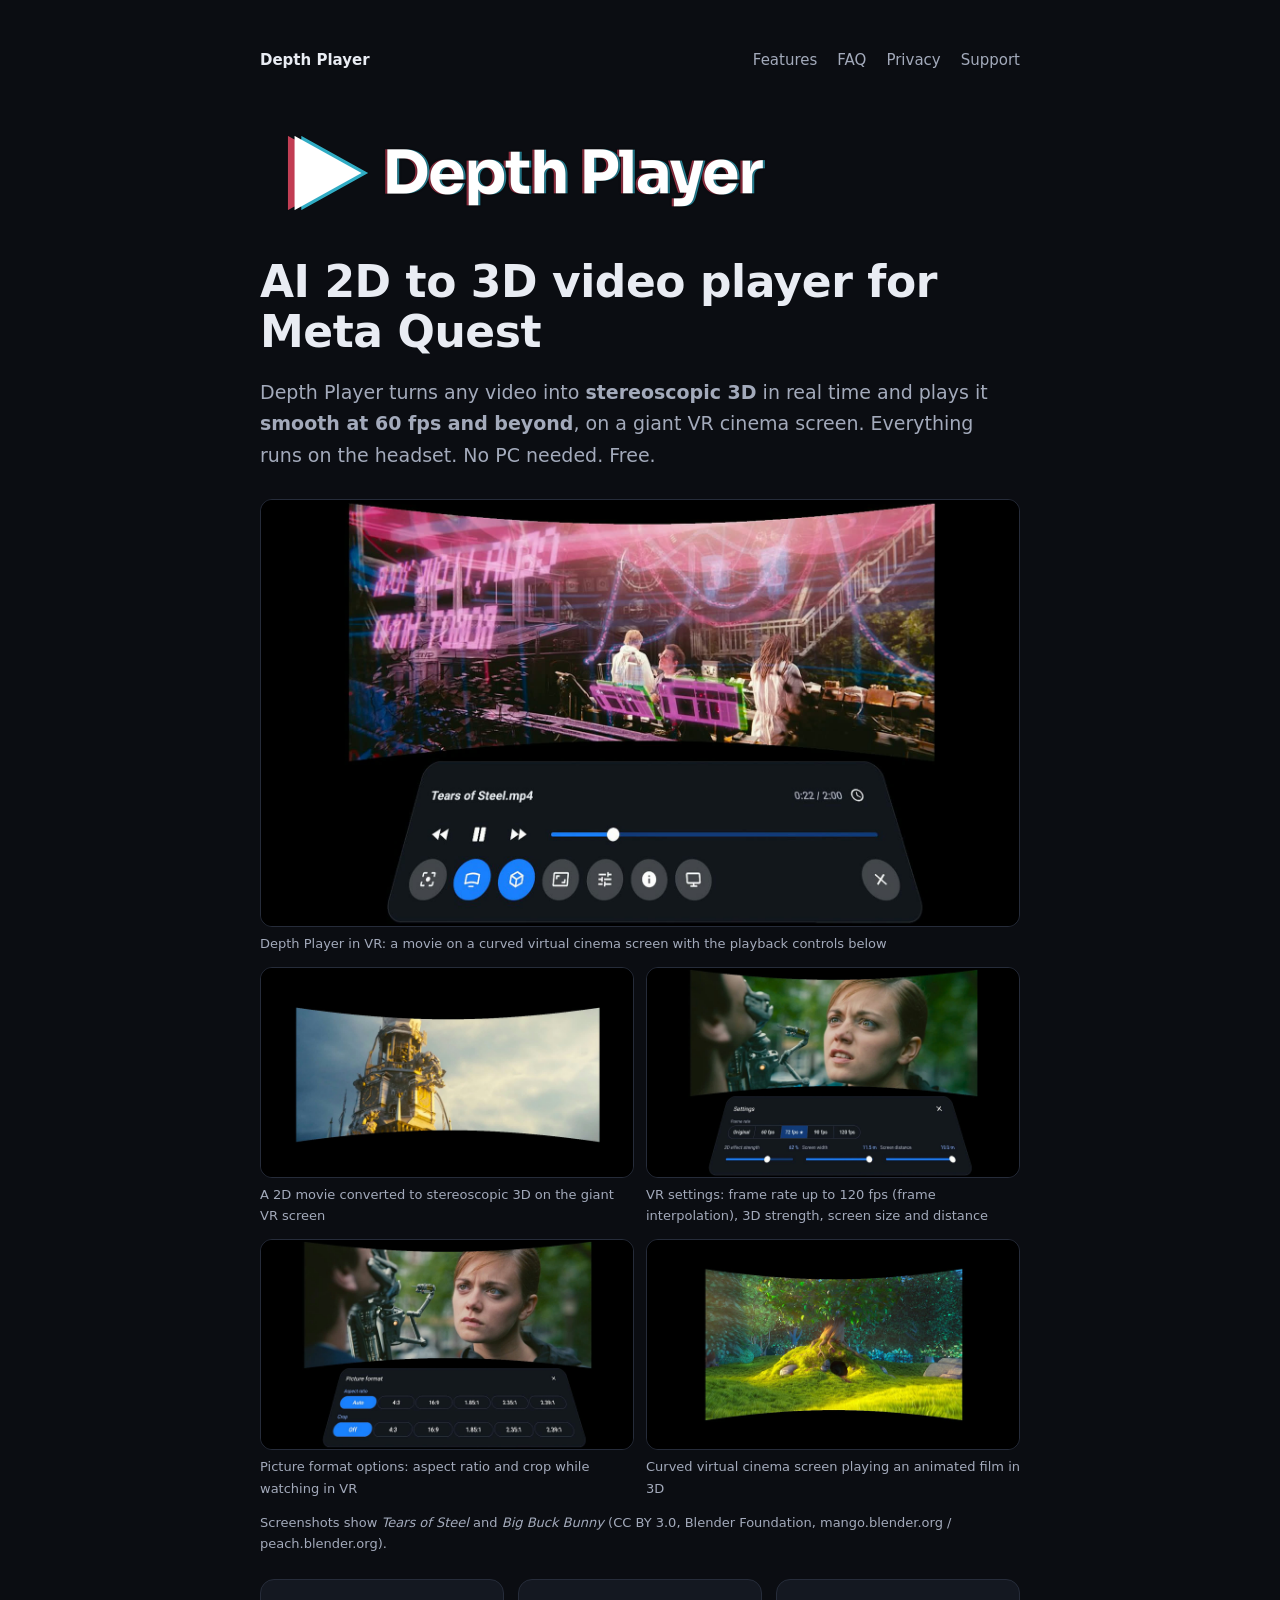
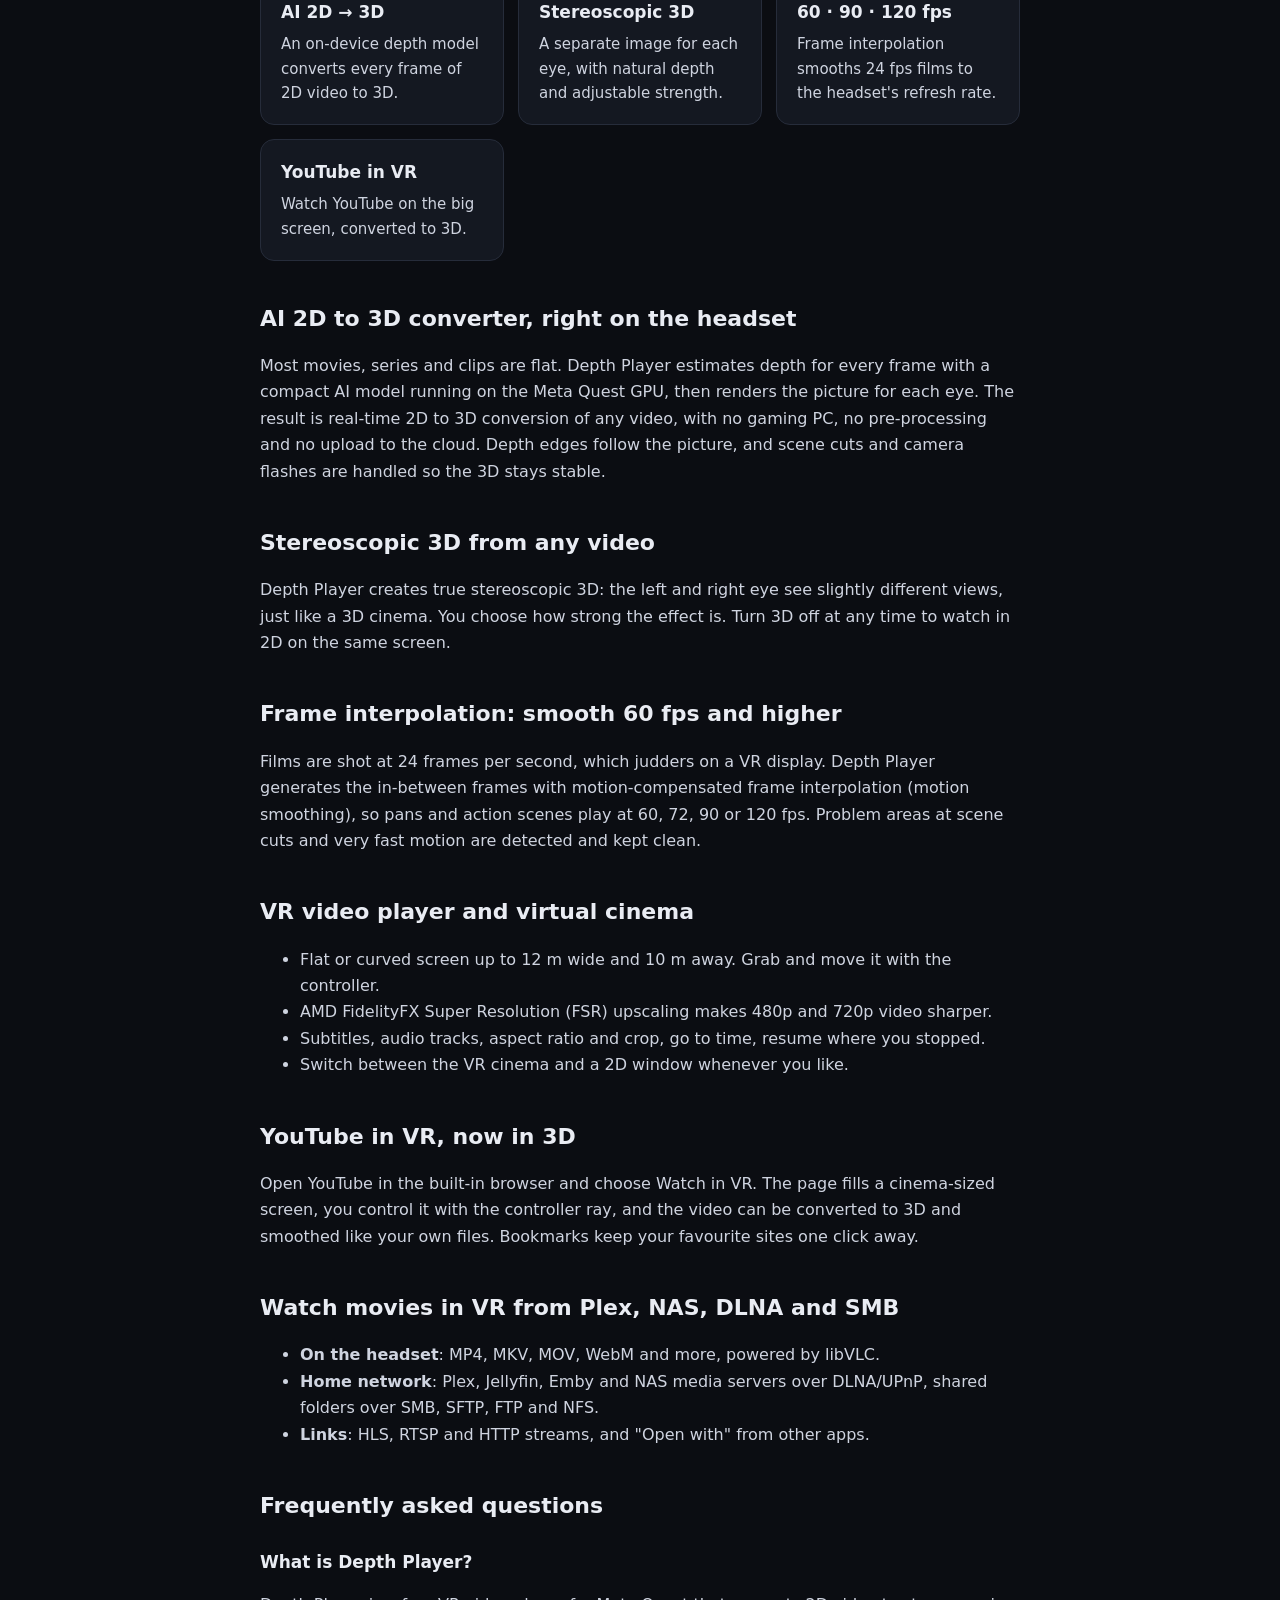
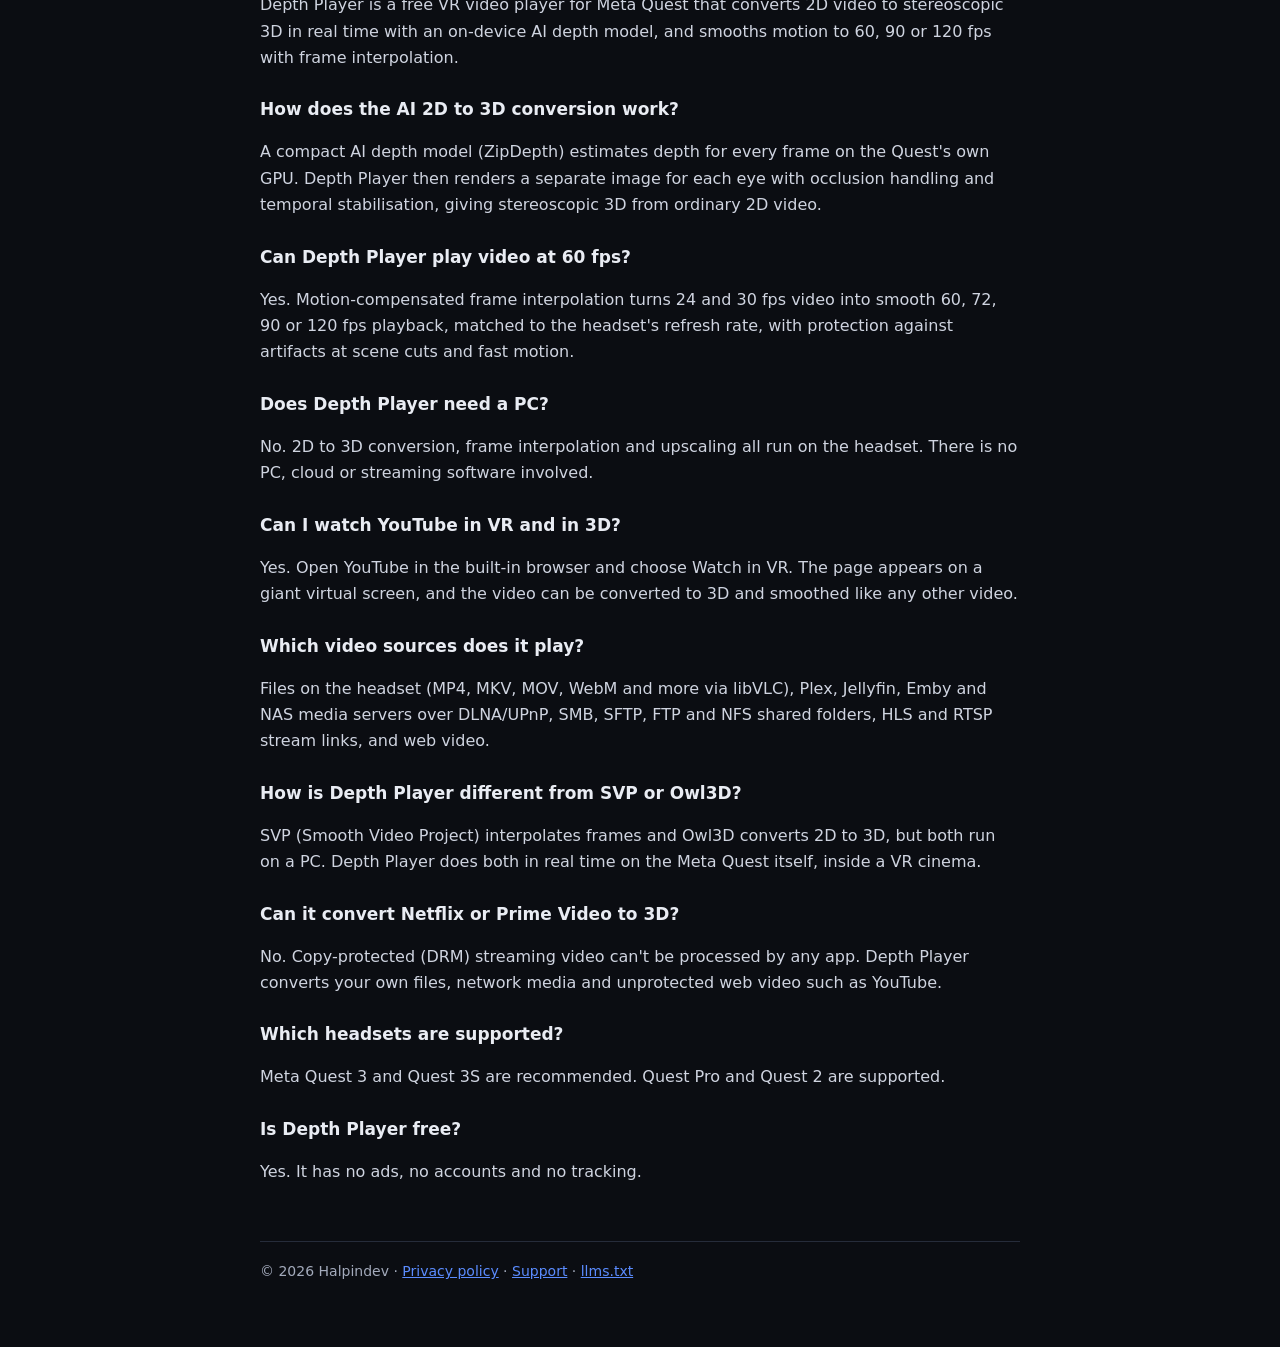
==== commit e5dc4240: "Site: logo, screenshot gallery, favicon, Open Graph image; README with logo and screenshots; store a" ====
--- a/index.html
+++ b/index.html
@@ -4,15 +4,20 @@
 <link rel="canonical" href="https://alehano.github.io/depthplayer/">
 <meta property="og:type" content="website"><meta property="og:site_name" content="Depth Player">
 <meta property="og:title" content="Depth Player – AI 2D to 3D VR Video Player for Meta Quest (60 fps)"><meta property="og:description" content="Free AI 2D to 3D converter and VR video player for Meta Quest 3. Turns any video into stereoscopic 3D in real time, smooths it to 60, 90 or 120 fps with frame interpolation, and plays YouTube in VR, files, Plex, DLNA and SMB. No PC needed."><meta property="og:url" content="https://alehano.github.io/depthplayer/">
-<meta name="twitter:card" content="summary"><meta name="theme-color" content="#0b0d12">
+<meta name="twitter:card" content="summary_large_image">
+<meta property="og:image" content="https://alehano.github.io/depthplayer/assets/og-image.jpg"><meta property="og:image:width" content="1200"><meta property="og:image:height" content="675"><meta property="og:image:alt" content="Depth Player logo on a glowing virtual cinema screen">
+<link rel="icon" type="image/png" sizes="32x32" href="assets/favicon.png"><link rel="apple-touch-icon" href="assets/icon-192.png"><meta name="theme-color" content="#0b0d12">
 <link rel="stylesheet" href="style.css">
 <link rel="alternate" type="text/plain" href="llms.txt" title="LLM summary">
 <script type="application/ld+json">{"@context": "https://schema.org", "@type": "SoftwareApplication", "name": "Depth Player", "alternateName": "Depth Player for Meta Quest", "applicationCategory": "MultimediaApplication", "applicationSubCategory": "VR video player, 2D to 3D converter", "operatingSystem": "Meta Horizon OS (Meta Quest 3, Quest 3S, Quest Pro, Quest 2)", "offers": {"@type": "Offer", "price": "0", "priceCurrency": "USD"}, "isAccessibleForFree": true, "description": "Free AI 2D to 3D converter and VR video player for Meta Quest 3. Turns any video into stereoscopic 3D in real time, smooths it to 60, 90 or 120 fps with frame interpolation, and plays YouTube in VR, files, Plex, DLNA and SMB. No PC needed.", "url": "https://alehano.github.io/depthplayer/", "publisher": {"@type": "Organization", "name": "Halpindev"}, "keywords": "2D to 3D, AI 2D to 3D converter, stereoscopic 3D, VR video player, 60 fps, frame interpolation, motion smoothing, YouTube in VR, VR cinema, Meta Quest 3", "featureList": ["Real-time AI 2D to 3D conversion on the headset", "Stereoscopic 3D for any video", "Frame interpolation to 60, 72, 90 or 120 fps (motion smoothing)", "YouTube in VR with 3D", "Flat or curved virtual cinema screen", "FSR upscaling for low-resolution video", "Plex, Jellyfin, DLNA, SMB, SFTP, FTP, NFS playback", "Subtitles, audio tracks, resume playback"]}</script>
 <script type="application/ld+json">{"@context": "https://schema.org", "@type": "FAQPage", "mainEntity": [{"@type": "Question", "name": "What is Depth Player?", "acceptedAnswer": {"@type": "Answer", "text": "Depth Player is a free VR video player for Meta Quest that converts 2D video to stereoscopic 3D in real time with an on-device AI depth model, and smooths motion to 60, 90 or 120 fps with frame interpolation."}}, {"@type": "Question", "name": "How does the AI 2D to 3D conversion work?", "acceptedAnswer": {"@type": "Answer", "text": "A compact AI depth model (ZipDepth) estimates depth for every frame on the Quest's own GPU. Depth Player then renders a separate image for each eye with occlusion handling and temporal stabilisation, giving stereoscopic 3D from ordinary 2D video."}}, {"@type": "Question", "name": "Can Depth Player play video at 60 fps?", "acceptedAnswer": {"@type": "Answer", "text": "Yes. Motion-compensated frame interpolation turns 24 and 30 fps video into smooth 60, 72, 90 or 120 fps playback, matched to the headset's refresh rate, with protection against artifacts at scene cuts and fast motion."}}, {"@type": "Question", "name": "Does Depth Player need a PC?", "acceptedAnswer": {"@type": "Answer", "text": "No. 2D to 3D conversion, frame interpolation and upscaling all run on the headset. There is no PC, cloud or streaming software involved."}}, {"@type": "Question", "name": "Can I watch YouTube in VR and in 3D?", "acceptedAnswer": {"@type": "Answer", "text": "Yes. Open YouTube in the built-in browser and choose Watch in VR. The page appears on a giant virtual screen, and the video can be converted to 3D and smoothed like any other video."}}, {"@type": "Question", "name": "Which video sources does it play?", "acceptedAnswer": {"@type": "Answer", "text": "Files on the headset (MP4, MKV, MOV, WebM and more via libVLC), Plex, Jellyfin, Emby and NAS media servers over DLNA/UPnP, SMB, SFTP, FTP and NFS shared folders, HLS and RTSP stream links, and web video."}}, {"@type": "Question", "name": "How is Depth Player different from SVP or Owl3D?", "acceptedAnswer": {"@type": "Answer", "text": "SVP (Smooth Video Project) interpolates frames and Owl3D converts 2D to 3D, but both run on a PC. Depth Player does both in real time on the Meta Quest itself, inside a VR cinema."}}, {"@type": "Question", "name": "Can it convert Netflix or Prime Video to 3D?", "acceptedAnswer": {"@type": "Answer", "text": "No. Copy-protected (DRM) streaming video can't be processed by any app. Depth Player converts your own files, network media and unprotected web video such as YouTube."}}, {"@type": "Question", "name": "Which headsets are supported?", "acceptedAnswer": {"@type": "Answer", "text": "Meta Quest 3 and Quest 3S are recommended. Quest Pro and Quest 2 are supported."}}, {"@type": "Question", "name": "Is Depth Player free?", "acceptedAnswer": {"@type": "Answer", "text": "Yes. It has no ads, no accounts and no tracking."}}]}</script>
 </head><body><main>
 <nav><a class="brand" href="./">Depth Player</a><a href="#features">Features</a><a href="#faq">FAQ</a><a href="privacy.html">Privacy</a><a href="support.html">Support</a></nav>
+<img class="logo" src="assets/logo.png" width="520" height="120" alt="Depth Player logo">
 <h1>AI 2D to 3D video player for Meta Quest</h1>
 <p class="lede">Depth Player turns any video into <b>stereoscopic 3D</b> in real time and plays it <b>smooth at 60 fps and beyond</b>, on a giant VR cinema screen. Everything runs on the headset. No PC needed. Free.</p>
+<div class="shots"><figure><img src="assets/screenshot-1.jpg" width="1600" height="900" loading="eager" alt="Depth Player in VR: a movie on a curved virtual cinema screen with the playback controls below"><figcaption>Depth Player in VR: a movie on a curved virtual cinema screen with the playback controls below</figcaption></figure><figure><img src="assets/screenshot-2.jpg" width="1600" height="900" loading="lazy" alt="A 2D movie converted to stereoscopic 3D on the giant VR screen"><figcaption>A 2D movie converted to stereoscopic 3D on the giant VR screen</figcaption></figure><figure><img src="assets/screenshot-3.jpg" width="1600" height="900" loading="lazy" alt="VR settings: frame rate up to 120 fps (frame interpolation), 3D strength, screen size and distance"><figcaption>VR settings: frame rate up to 120 fps (frame interpolation), 3D strength, screen size and distance</figcaption></figure><figure><img src="assets/screenshot-4.jpg" width="1600" height="900" loading="lazy" alt="Picture format options: aspect ratio and crop while watching in VR"><figcaption>Picture format options: aspect ratio and crop while watching in VR</figcaption></figure><figure><img src="assets/screenshot-5.jpg" width="1600" height="900" loading="lazy" alt="Curved virtual cinema screen playing an animated film in 3D"><figcaption>Curved virtual cinema screen playing an animated film in 3D</figcaption></figure></div>
+<p class="credit">Screenshots show <i>Tears of Steel</i> and <i>Big Buck Bunny</i> (CC BY 3.0, Blender Foundation, mango.blender.org / peach.blender.org).</p>
 <div class="grid" id="features">
 <div class="card"><h3>AI 2D → 3D</h3><p>An on-device depth model converts every frame of 2D video to 3D.</p></div>
 <div class="card"><h3>Stereoscopic 3D</h3><p>A separate image for each eye, with natural depth and adjustable strength.</p></div>
--- a/style.css
+++ b/style.css
@@ -17,3 +17,10 @@
 .card p{margin:0;font-size:15px}
 footer{margin-top:56px;padding-top:18px;border-top:1px solid var(--line);color:var(--muted);font-size:14px}
 .badge{display:inline-block;background:linear-gradient(90deg,var(--accent),var(--accent2));-webkit-background-clip:text;color:transparent;font-weight:700}
+.logo{display:block;width:min(520px,80%);height:auto;margin:8px 0 24px}
+.shots{display:grid;grid-template-columns:1fr 1fr;gap:12px;margin:28px 0 8px}
+.shots figure{margin:0}.shots figure:first-child{grid-column:1/-1}
+.shots img{width:100%;height:auto;border-radius:12px;border:1px solid var(--line);display:block}
+.shots figcaption{font-size:13px;color:var(--muted);margin-top:6px}
+.credit{font-size:13px;color:var(--muted)}
+@media (max-width:640px){.shots{grid-template-columns:1fr}}
